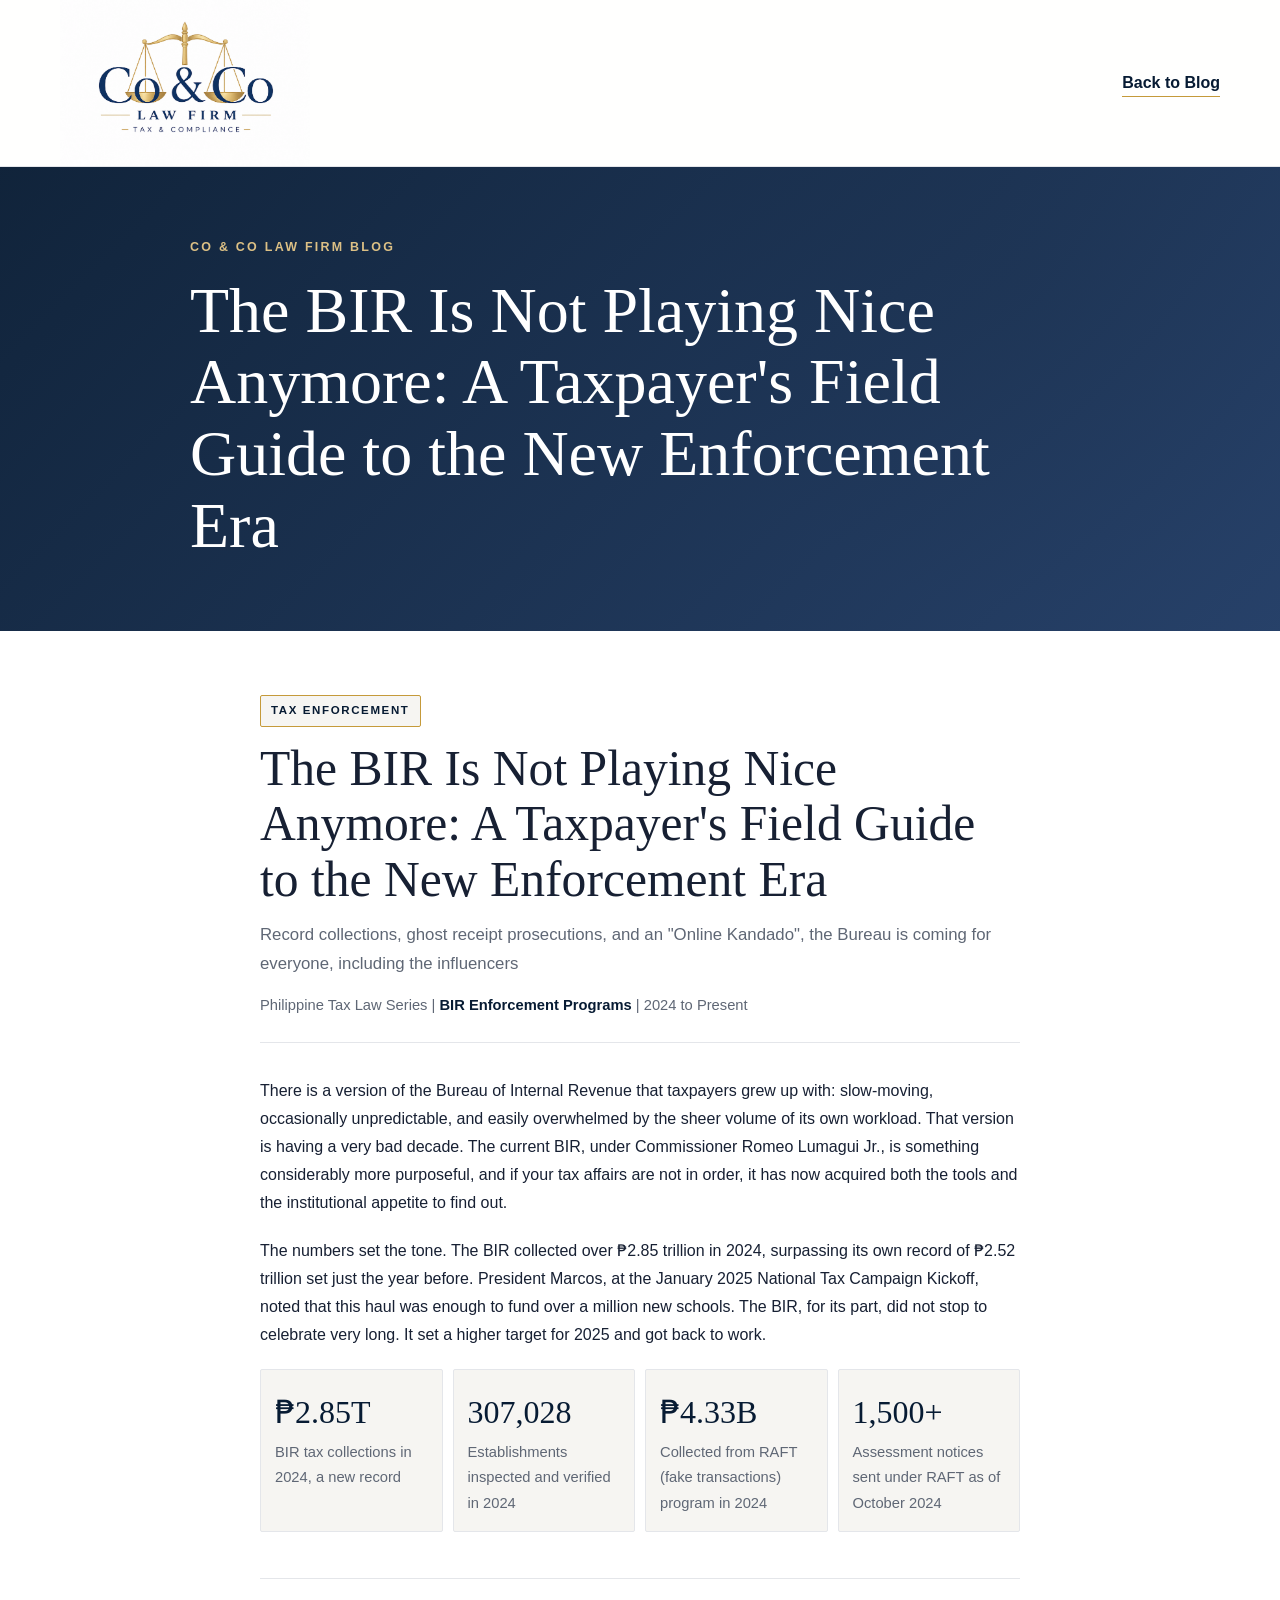
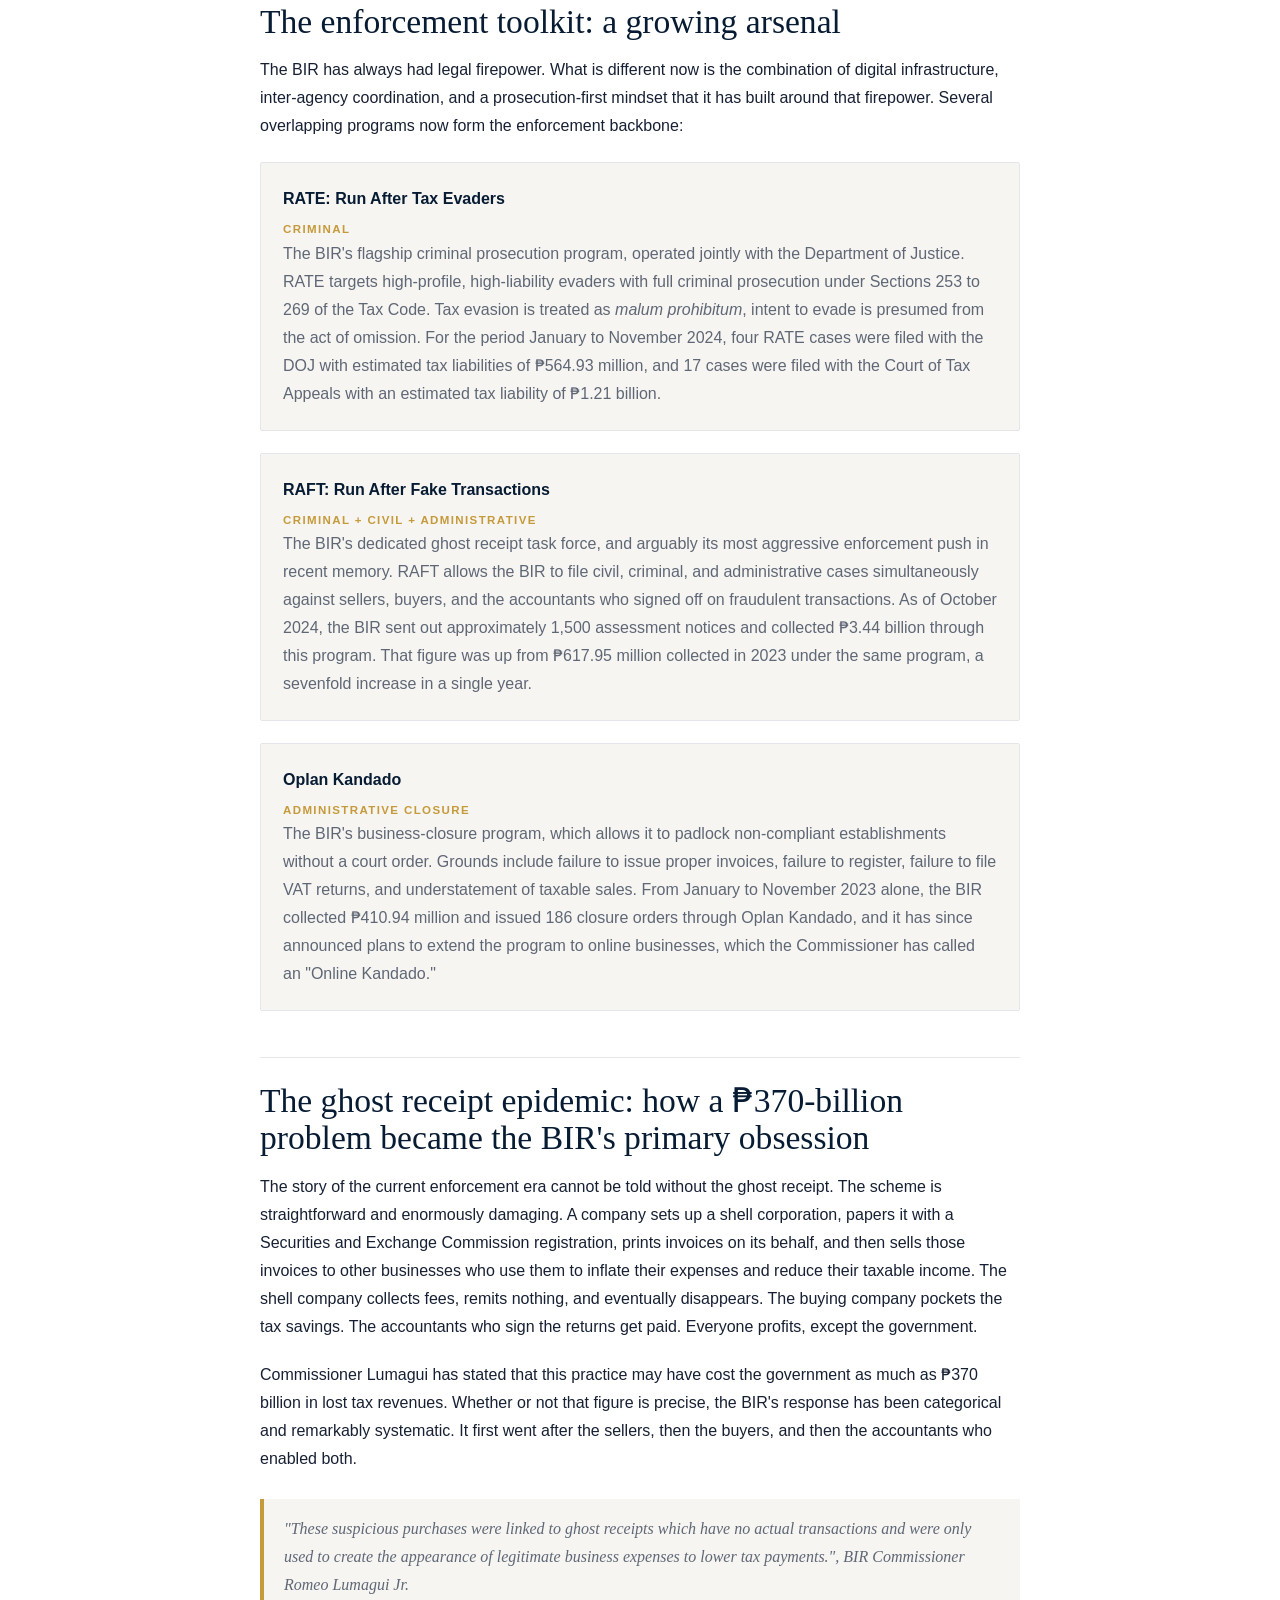
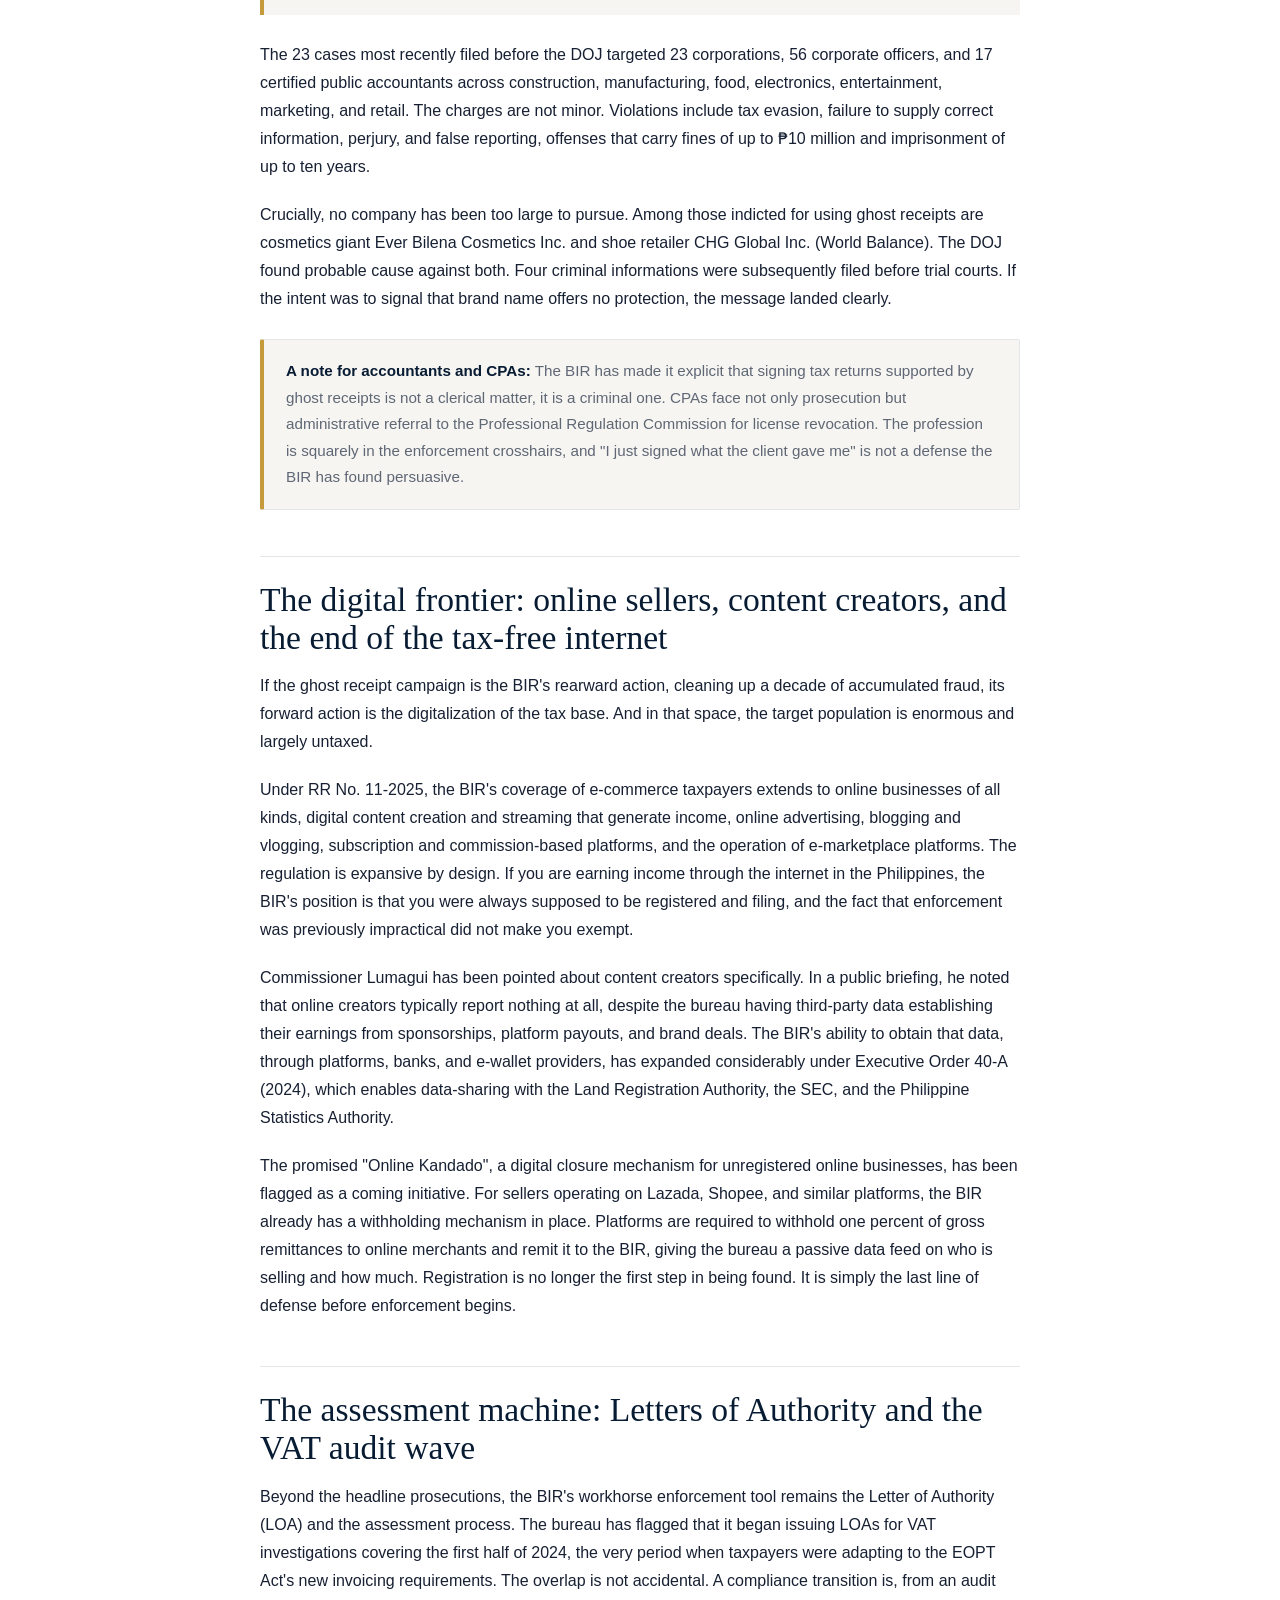
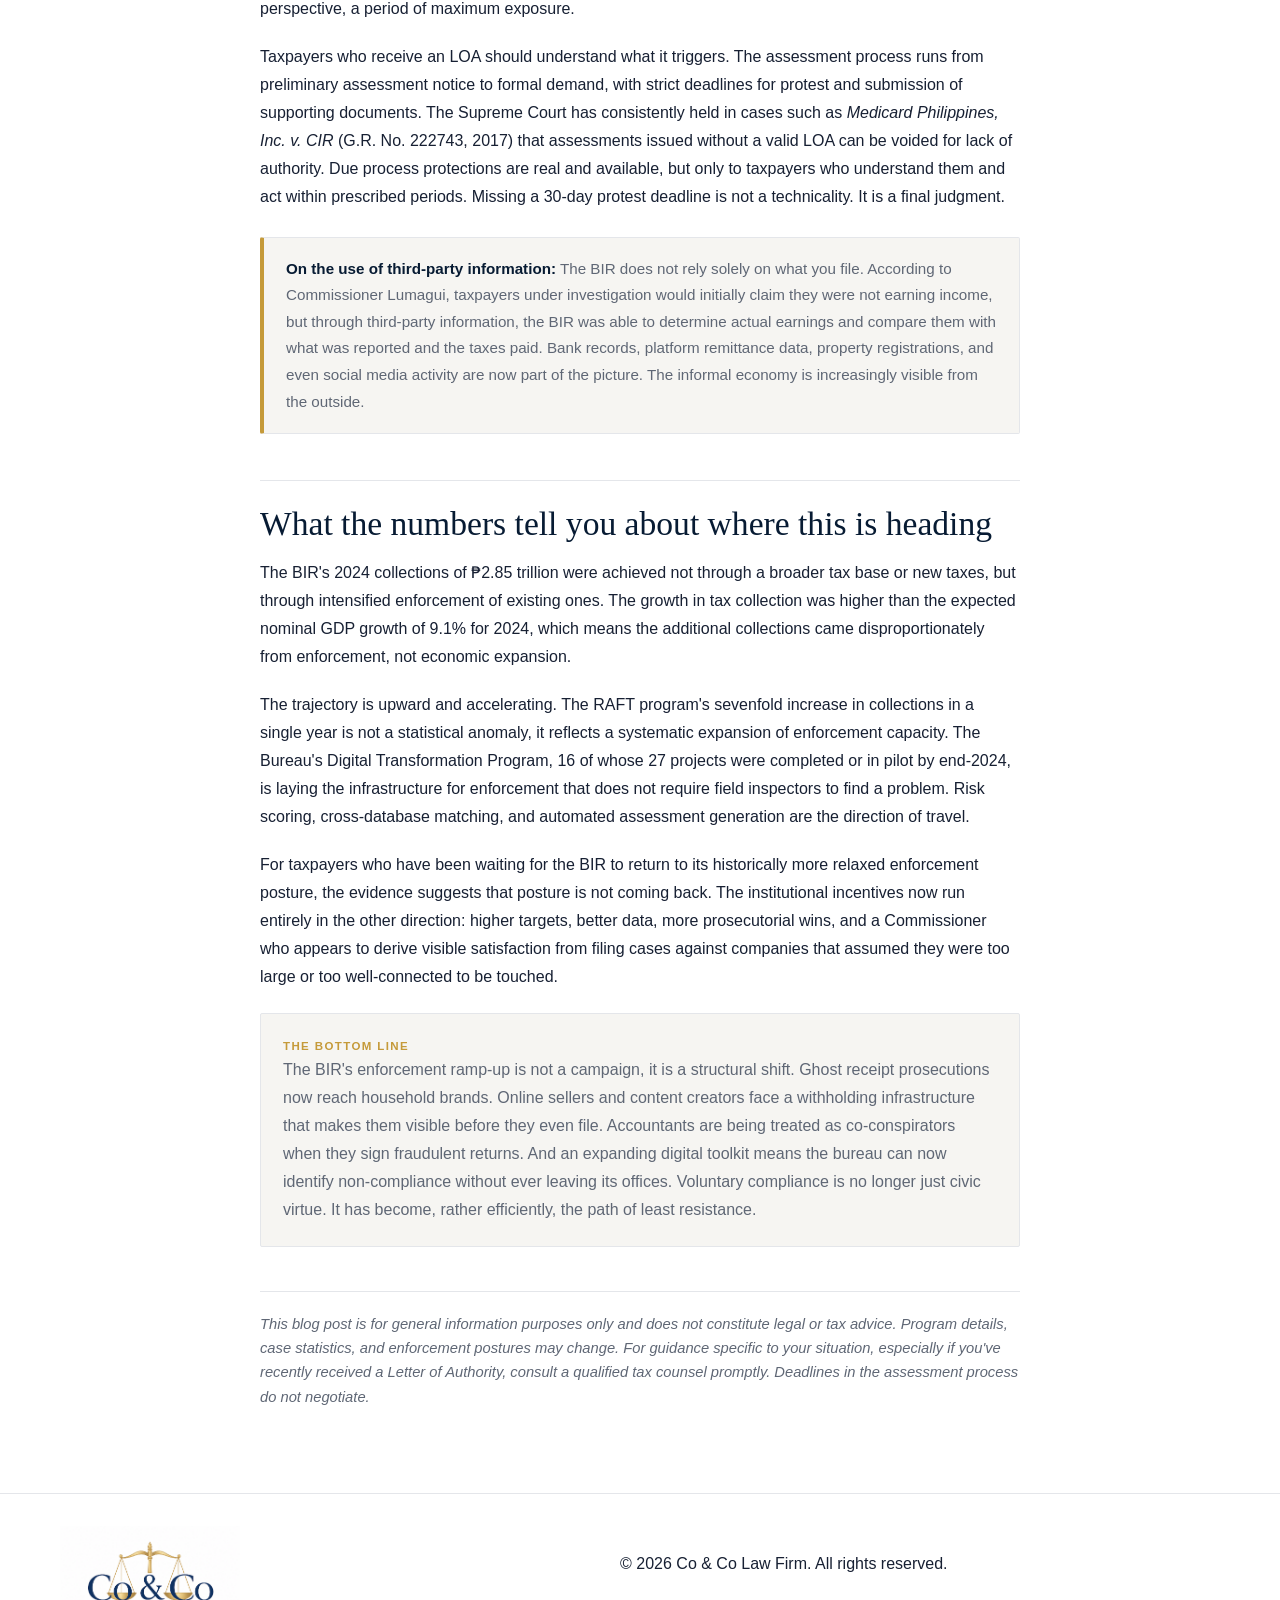
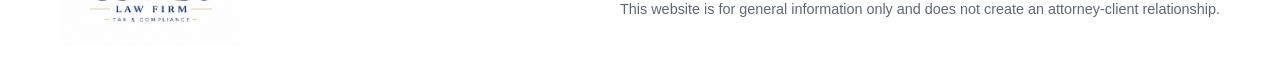
==== bir-tax-enforcement-crackdown-blog-themed.html @ 4baca883 "Add files via upload" ====
<!DOCTYPE html>
<html lang="en">
<head>
  <meta charset="UTF-8" />
  <meta name="viewport" content="width=device-width, initial-scale=1.0" />

  <title>BIR Tax Enforcement Crackdown | Co &amp; Co Law Firm</title>
  <meta name="description" content="A practical guide to the BIR&#x27;s current enforcement push, including RATE, RAFT, Oplan Kandado, ghost receipts, online sellers, and VAT audit risks." />

  <style>

    :root {
      --navy: #0a2856;
      --navy-deep: #071b33;
      --gold: #c59a3a;
      --gold-soft: #dcc085;
      --paper: #f6f5f2;
      --white: #ffffff;
      --ink: #172033;
      --muted: #5f6775;
      --line: #e4e6ea;
      --shadow: 0 14px 40px rgba(7, 27, 51, 0.08);

      --color-border-primary: #e4e6ea;
      --color-border-secondary: #e4e6ea;
      --color-border-tertiary: #e4e6ea;
      --color-border-warning: #c59a3a;
      --color-border-danger: #c59a3a;
      --color-border-info: #c59a3a;

      --color-text-primary: #172033;
      --color-text-secondary: #5f6775;
      --color-text-tertiary: #7b8493;
      --color-text-danger: #0a2856;
      --color-text-info: #0a2856;

      --color-background-secondary: #f6f5f2;
      --color-background-danger: #f6f5f2;
      --color-background-info: #f6f5f2;

      --border-radius-md: 2px;
      --border-radius-lg: 2px;
    }

    * {
      box-sizing: border-box;
    }

    html {
      scroll-behavior: smooth;
    }

    body {
      margin: 0;
      font-family: Arial, Helvetica, sans-serif;
      color: var(--ink);
      background: var(--paper);
      line-height: 1.7;
    }

    img {
      max-width: 100%;
      display: block;
    }

    a {
      color: inherit;
      text-decoration: none;
    }

    p {
      margin: 0 0 20px;
    }

    h1,
    h2,
    h3,
    .blog-title,
    .section-title {
      font-family: Georgia, "Times New Roman", serif;
      font-weight: 500;
      line-height: 1.12;
    }

    .site-header {
      background: rgba(255, 255, 255, 0.96);
      border-bottom: 1px solid var(--line);
    }

    .header-inner {
      min-height: 98px;
      display: flex;
      align-items: center;
      justify-content: space-between;
      gap: 24px;
      width: min(1160px, calc(100% - 40px));
      margin: 0 auto;
    }

    .brand-logo {
      width: 250px;
      height: auto;
    }

    .back-link {
      color: var(--navy-deep);
      font-weight: 700;
      border-bottom: 1px solid var(--gold);
    }

    .article-hero {
      background:
        linear-gradient(135deg, rgba(7, 27, 51, 0.96), rgba(10, 40, 86, 0.88)),
        radial-gradient(circle at 80% 25%, rgba(197, 154, 58, 0.18), transparent 30%);
      color: var(--white);
      padding: 70px 0;
    }

    .article-hero-inner {
      width: min(900px, calc(100% - 40px));
      margin: 0 auto;
    }

    .article-hero .eyebrow {
      color: var(--gold-soft);
      font-size: 0.78rem;
      letter-spacing: 0.18em;
      text-transform: uppercase;
      font-weight: 700;
      margin-bottom: 16px;
    }

    .article-hero h1 {
      max-width: 900px;
      margin: 0;
      font-size: clamp(2.2rem, 5vw, 4.2rem);
    }

    .article-shell {
      width: min(900px, calc(100% - 40px));
      margin: 0 auto;
      padding: 64px 0 84px;
      background: var(--white);
    }

    main {
      background: var(--white);
    }

    .blog-wrap {
      max-width: 760px;
      padding: 0;
      margin: 0 auto;
      font-family: Arial, Helvetica, sans-serif;
    }

    .blog-header {
      border-bottom: 1px solid var(--line);
      padding-bottom: 24px;
      margin-bottom: 34px;
    }

    .blog-tag {
      display: inline-block;
      margin-bottom: 14px;
      padding: 5px 10px;
      border: 1px solid var(--gold);
      background: var(--paper);
      color: var(--navy-deep);
      font-size: 0.72rem;
      letter-spacing: 0.14em;
      text-transform: uppercase;
      font-weight: 700;
      border-radius: 2px;
    }

    .blog-title {
      margin: 0 0 14px;
      color: var(--ink);
      font-size: clamp(2rem, 4vw, 3.1rem);
    }

    .blog-subtitle {
      margin: 0 0 14px;
      color: var(--muted);
      font-size: 1.05rem;
      font-style: normal;
      font-family: Arial, Helvetica, sans-serif;
    }

    .byline {
      color: var(--muted);
      font-size: 0.92rem;
    }

    .byline span {
      color: var(--navy-deep);
      font-weight: 700;
    }

    .blog-body {
      color: var(--ink);
      font-size: 1rem;
      line-height: 1.75;
    }

    .blog-body p {
      margin-bottom: 20px;
    }

    .section-title {
      margin: 46px 0 16px;
      padding-top: 24px;
      border-top: 1px solid var(--line);
      color: var(--navy-deep);
      font-size: clamp(1.55rem, 3vw, 2.1rem);
    }

    .callout,
    .verdict,
    .case-card,
    .program-card,
    .stat-card,
    .req-item,
    .service-pill {
      background: var(--paper);
      border: 1px solid var(--line);
      border-radius: 2px;
      box-shadow: none;
    }

    .callout {
      border-left: 4px solid var(--gold);
      padding: 18px 22px;
      margin: 26px 0;
      color: var(--muted);
      font-size: 0.95rem;
    }

    .callout strong {
      color: var(--navy-deep);
    }

    .services-grid,
    .requirements-grid,
    .stat-row {
      display: grid;
      grid-template-columns: repeat(auto-fit, minmax(160px, 1fr));
      gap: 10px;
      margin: 20px 0 28px;
    }

    .service-pill,
    .req-item,
    .stat-card {
      padding: 14px;
      color: var(--muted);
      font-size: 0.92rem;
    }

    .req-label,
    .verdict-label,
    .program-tag {
      color: var(--gold);
      font-size: 0.72rem;
      letter-spacing: 0.12em;
      text-transform: uppercase;
      font-weight: 700;
    }

    .case-card,
    .program-card,
    .verdict {
      padding: 22px;
      margin: 22px 0;
    }

    .case-title,
    .program-name {
      color: var(--navy-deep);
      font-weight: 700;
      margin-bottom: 6px;
    }

    .case-gr,
    .case-body,
    .program-body,
    .verdict-text,
    .stat-label {
      color: var(--muted);
    }

    .stat-num {
      font-family: Georgia, "Times New Roman", serif;
      color: var(--navy-deep);
      font-size: 2rem;
    }

    .inline-quote {
      border-left: 4px solid var(--gold);
      margin: 26px 0;
      padding: 16px 20px;
      color: var(--muted);
      background: var(--paper);
      font-style: italic;
      font-family: Georgia, "Times New Roman", serif;
    }

    .stamp {
      display: inline-block;
      border: 1px solid var(--gold);
      color: var(--navy-deep);
      background: var(--paper);
      border-radius: 2px;
      padding: 2px 7px;
      font-size: 0.78rem;
      font-weight: 700;
      letter-spacing: 0.06em;
      text-transform: uppercase;
      transform: none;
    }

    .footnote {
      margin-top: 44px;
      padding-top: 20px;
      border-top: 1px solid var(--line);
      color: var(--muted);
      font-size: 0.92rem;
      font-style: italic;
      line-height: 1.65;
    }

    .site-footer {
      padding: 32px 0;
      background: var(--white);
      border-top: 1px solid var(--line);
    }

    .footer-inner {
      width: min(1160px, calc(100% - 40px));
      margin: 0 auto;
      display: flex;
      align-items: center;
      justify-content: space-between;
      gap: 28px;
    }

    .footer-logo {
      width: 180px;
      height: auto;
    }

    .footer-note {
      color: var(--muted);
      font-size: 0.9rem;
      margin: 6px 0 0;
    }

    @media (max-width: 700px) {
      .header-inner,
      .footer-inner {
        flex-direction: column;
        align-items: flex-start;
        padding: 22px 0;
      }

      .brand-logo {
        width: 190px;
      }

      .article-hero {
        padding: 56px 0;
      }
    }

  </style>
</head>

<body>
  <header class="site-header">
    <div class="header-inner">
      <a href="index.html" aria-label="Co & Co Law Firm home">
        <img src="assets/logo.png" alt="Co & Co Law Firm logo" class="brand-logo" />
      </a>

      <a href="index.html#blog" class="back-link">Back to Blog</a>
    </div>
  </header>

  <section class="article-hero">
    <div class="article-hero-inner">
      <p class="eyebrow">Co & Co Law Firm Blog</p>
      <h1>The BIR Is Not Playing Nice Anymore: A Taxpayer&#x27;s Field Guide to the New Enforcement Era</h1>
    </div>
  </section>

  <main>
    <div class="article-shell">
      <div class="blog-wrap">
  <div class="blog-header">
    <div class="blog-tag">Tax Enforcement</div>
    <h1 class="blog-title">The BIR Is Not Playing Nice Anymore: A Taxpayer's Field Guide to the New Enforcement Era</h1>
    <p class="blog-subtitle">Record collections, ghost receipt prosecutions, and an "Online Kandado", the Bureau is coming for everyone, including the influencers</p>
    <div class="byline">Philippine Tax Law Series  |  <span>BIR Enforcement Programs</span>  |  2024 to Present</div>
  </div>

  <div class="blog-body">
    <p>There is a version of the Bureau of Internal Revenue that taxpayers grew up with: slow-moving, occasionally unpredictable, and easily overwhelmed by the sheer volume of its own workload. That version is having a very bad decade. The current BIR, under Commissioner Romeo Lumagui Jr., is something considerably more purposeful, and if your tax affairs are not in order, it has now acquired both the tools and the institutional appetite to find out.</p>

    <p>The numbers set the tone. The BIR collected over ₱2.85 trillion in 2024, surpassing its own record of ₱2.52 trillion set just the year before. President Marcos, at the January 2025 National Tax Campaign Kickoff, noted that this haul was enough to fund over a million new schools. The BIR, for its part, did not stop to celebrate very long. It set a higher target for 2025 and got back to work.</p>

    <div class="stat-row">
      <div class="stat-card">
        <div class="stat-num">₱2.85T</div>
        <div class="stat-label">BIR tax collections in 2024, a new record</div>
      </div>
      <div class="stat-card">
        <div class="stat-num">307,028</div>
        <div class="stat-label">Establishments inspected and verified in 2024</div>
      </div>
      <div class="stat-card">
        <div class="stat-num">₱4.33B</div>
        <div class="stat-label">Collected from RAFT (fake transactions) program in 2024</div>
      </div>
      <div class="stat-card">
        <div class="stat-num">1,500+</div>
        <div class="stat-label">Assessment notices sent under RAFT as of October 2024</div>
      </div>
    </div>

    <div class="section-title">The enforcement toolkit: a growing arsenal</div>
    <p>The BIR has always had legal firepower. What is different now is the combination of digital infrastructure, inter-agency coordination, and a prosecution-first mindset that it has built around that firepower. Several overlapping programs now form the enforcement backbone:</p>

    <div class="program-card">
      <div class="program-name">RATE: Run After Tax Evaders</div>
      <div class="program-tag">Criminal</div>
      <div class="program-body">The BIR's flagship criminal prosecution program, operated jointly with the Department of Justice. RATE targets high-profile, high-liability evaders with full criminal prosecution under Sections 253 to 269 of the Tax Code. Tax evasion is treated as <em>malum prohibitum</em>, intent to evade is presumed from the act of omission. For the period January to November 2024, four RATE cases were filed with the DOJ with estimated tax liabilities of ₱564.93 million, and 17 cases were filed with the Court of Tax Appeals with an estimated tax liability of ₱1.21 billion.</div>
    </div>

    <div class="program-card">
      <div class="program-name">RAFT: Run After Fake Transactions</div>
      <div class="program-tag">Criminal + Civil + Administrative</div>
      <div class="program-body">The BIR's dedicated ghost receipt task force, and arguably its most aggressive enforcement push in recent memory. RAFT allows the BIR to file civil, criminal, and administrative cases simultaneously against sellers, buyers, and the accountants who signed off on fraudulent transactions. As of October 2024, the BIR sent out approximately 1,500 assessment notices and collected ₱3.44 billion through this program. That figure was up from ₱617.95 million collected in 2023 under the same program, a sevenfold increase in a single year.</div>
    </div>

    <div class="program-card">
      <div class="program-name">Oplan Kandado</div>
      <div class="program-tag">Administrative Closure</div>
      <div class="program-body">The BIR's business-closure program, which allows it to padlock non-compliant establishments without a court order. Grounds include failure to issue proper invoices, failure to register, failure to file VAT returns, and understatement of taxable sales. From January to November 2023 alone, the BIR collected ₱410.94 million and issued 186 closure orders through Oplan Kandado, and it has since announced plans to extend the program to online businesses, which the Commissioner has called an "Online Kandado."</div>
    </div>

    <div class="section-title">The ghost receipt epidemic: how a ₱370-billion problem became the BIR's primary obsession</div>
    <p>The story of the current enforcement era cannot be told without the ghost receipt. The scheme is straightforward and enormously damaging. A company sets up a shell corporation, papers it with a Securities and Exchange Commission registration, prints invoices on its behalf, and then sells those invoices to other businesses who use them to inflate their expenses and reduce their taxable income. The shell company collects fees, remits nothing, and eventually disappears. The buying company pockets the tax savings. The accountants who sign the returns get paid. Everyone profits, except the government.</p>

    <p>Commissioner Lumagui has stated that this practice may have cost the government as much as ₱370 billion in lost tax revenues. Whether or not that figure is precise, the BIR's response has been categorical and remarkably systematic. It first went after the sellers, then the buyers, and then the accountants who enabled both.</p>

    <div class="inline-quote">"These suspicious purchases were linked to ghost receipts which have no actual transactions and were only used to create the appearance of legitimate business expenses to lower tax payments.", BIR Commissioner Romeo Lumagui Jr.</div>

    <p>The 23 cases most recently filed before the DOJ targeted 23 corporations, 56 corporate officers, and 17 certified public accountants across construction, manufacturing, food, electronics, entertainment, marketing, and retail. The charges are not minor. Violations include tax evasion, failure to supply correct information, perjury, and false reporting, offenses that carry fines of up to ₱10 million and imprisonment of up to ten years.</p>

    <p>Crucially, no company has been too large to pursue. Among those indicted for using ghost receipts are cosmetics giant Ever Bilena Cosmetics Inc. and shoe retailer CHG Global Inc. (World Balance). The DOJ found probable cause against both. Four criminal informations were subsequently filed before trial courts. If the intent was to signal that brand name offers no protection, the message landed clearly.</p>

    <div class="callout"><strong>A note for accountants and CPAs:</strong> The BIR has made it explicit that signing tax returns supported by ghost receipts is not a clerical matter, it is a criminal one. CPAs face not only prosecution but administrative referral to the Professional Regulation Commission for license revocation. The profession is squarely in the enforcement crosshairs, and "I just signed what the client gave me" is not a defense the BIR has found persuasive.</div>

    <div class="section-title">The digital frontier: online sellers, content creators, and the end of the tax-free internet</div>
    <p>If the ghost receipt campaign is the BIR's rearward action, cleaning up a decade of accumulated fraud, its forward action is the digitalization of the tax base. And in that space, the target population is enormous and largely untaxed.</p>

    <p>Under RR No. 11-2025, the BIR's coverage of e-commerce taxpayers extends to online businesses of all kinds, digital content creation and streaming that generate income, online advertising, blogging and vlogging, subscription and commission-based platforms, and the operation of e-marketplace platforms. The regulation is expansive by design. If you are earning income through the internet in the Philippines, the BIR's position is that you were always supposed to be registered and filing, and the fact that enforcement was previously impractical did not make you exempt.</p>

    <p>Commissioner Lumagui has been pointed about content creators specifically. In a public briefing, he noted that online creators typically report nothing at all, despite the bureau having third-party data establishing their earnings from sponsorships, platform payouts, and brand deals. The BIR's ability to obtain that data, through platforms, banks, and e-wallet providers, has expanded considerably under Executive Order 40-A (2024), which enables data-sharing with the Land Registration Authority, the SEC, and the Philippine Statistics Authority.</p>

    <p>The promised "Online Kandado", a digital closure mechanism for unregistered online businesses, has been flagged as a coming initiative. For sellers operating on Lazada, Shopee, and similar platforms, the BIR already has a withholding mechanism in place. Platforms are required to withhold one percent of gross remittances to online merchants and remit it to the BIR, giving the bureau a passive data feed on who is selling and how much. Registration is no longer the first step in being found. It is simply the last line of defense before enforcement begins.</p>

    <div class="section-title">The assessment machine: Letters of Authority and the VAT audit wave</div>
    <p>Beyond the headline prosecutions, the BIR's workhorse enforcement tool remains the Letter of Authority (LOA) and the assessment process. The bureau has flagged that it began issuing LOAs for VAT investigations covering the first half of 2024, the very period when taxpayers were adapting to the EOPT Act's new invoicing requirements. The overlap is not accidental. A compliance transition is, from an audit perspective, a period of maximum exposure.</p>

    <p>Taxpayers who receive an LOA should understand what it triggers. The assessment process runs from preliminary assessment notice to formal demand, with strict deadlines for protest and submission of supporting documents. The Supreme Court has consistently held in cases such as <em>Medicard Philippines, Inc. v. CIR</em> (G.R. No. 222743, 2017) that assessments issued without a valid LOA can be voided for lack of authority. Due process protections are real and available, but only to taxpayers who understand them and act within prescribed periods. Missing a 30-day protest deadline is not a technicality. It is a final judgment.</p>

    <div class="callout"><strong>On the use of third-party information:</strong> The BIR does not rely solely on what you file. According to Commissioner Lumagui, taxpayers under investigation would initially claim they were not earning income, but through third-party information, the BIR was able to determine actual earnings and compare them with what was reported and the taxes paid. Bank records, platform remittance data, property registrations, and even social media activity are now part of the picture. The informal economy is increasingly visible from the outside.</div>

    <div class="section-title">What the numbers tell you about where this is heading</div>
    <p>The BIR's 2024 collections of ₱2.85 trillion were achieved not through a broader tax base or new taxes, but through intensified enforcement of existing ones. The growth in tax collection was higher than the expected nominal GDP growth of 9.1% for 2024, which means the additional collections came disproportionately from enforcement, not economic expansion.</p>

    <p>The trajectory is upward and accelerating. The RAFT program's sevenfold increase in collections in a single year is not a statistical anomaly, it reflects a systematic expansion of enforcement capacity. The Bureau's Digital Transformation Program, 16 of whose 27 projects were completed or in pilot by end-2024, is laying the infrastructure for enforcement that does not require field inspectors to find a problem. Risk scoring, cross-database matching, and automated assessment generation are the direction of travel.</p>

    <p>For taxpayers who have been waiting for the BIR to return to its historically more relaxed enforcement posture, the evidence suggests that posture is not coming back. The institutional incentives now run entirely in the other direction: higher targets, better data, more prosecutorial wins, and a Commissioner who appears to derive visible satisfaction from filing cases against companies that assumed they were too large or too well-connected to be touched.</p>

    <div class="verdict">
      <div class="verdict-label">The bottom line</div>
      <div class="verdict-text">The BIR's enforcement ramp-up is not a campaign, it is a structural shift. Ghost receipt prosecutions now reach household brands. Online sellers and content creators face a withholding infrastructure that makes them visible before they even file. Accountants are being treated as co-conspirators when they sign fraudulent returns. And an expanding digital toolkit means the bureau can now identify non-compliance without ever leaving its offices. Voluntary compliance is no longer just civic virtue. It has become, rather efficiently, the path of least resistance.</div>
    </div>
  </div>

  <div class="footnote">This blog post is for general information purposes only and does not constitute legal or tax advice. Program details, case statistics, and enforcement postures may change. For guidance specific to your situation, especially if you've recently received a Letter of Authority, consult a qualified tax counsel promptly. Deadlines in the assessment process do not negotiate.</div>
</div>
    </div>
  </main>

  <footer class="site-footer">
    <div class="footer-inner">
      <img src="assets/logo.png" alt="Co & Co Law Firm logo" class="footer-logo" />
      <div>
        <p>© <span id="year"></span> Co & Co Law Firm. All rights reserved.</p>
        <p class="footer-note">This website is for general information only and does not create an attorney-client relationship.</p>
      </div>
    </div>
  </footer>

  <script>
    const yearEl = document.getElementById("year");
    if (yearEl) {
      yearEl.textContent = new Date().getFullYear();
    }
  </script>
</body>
</html>
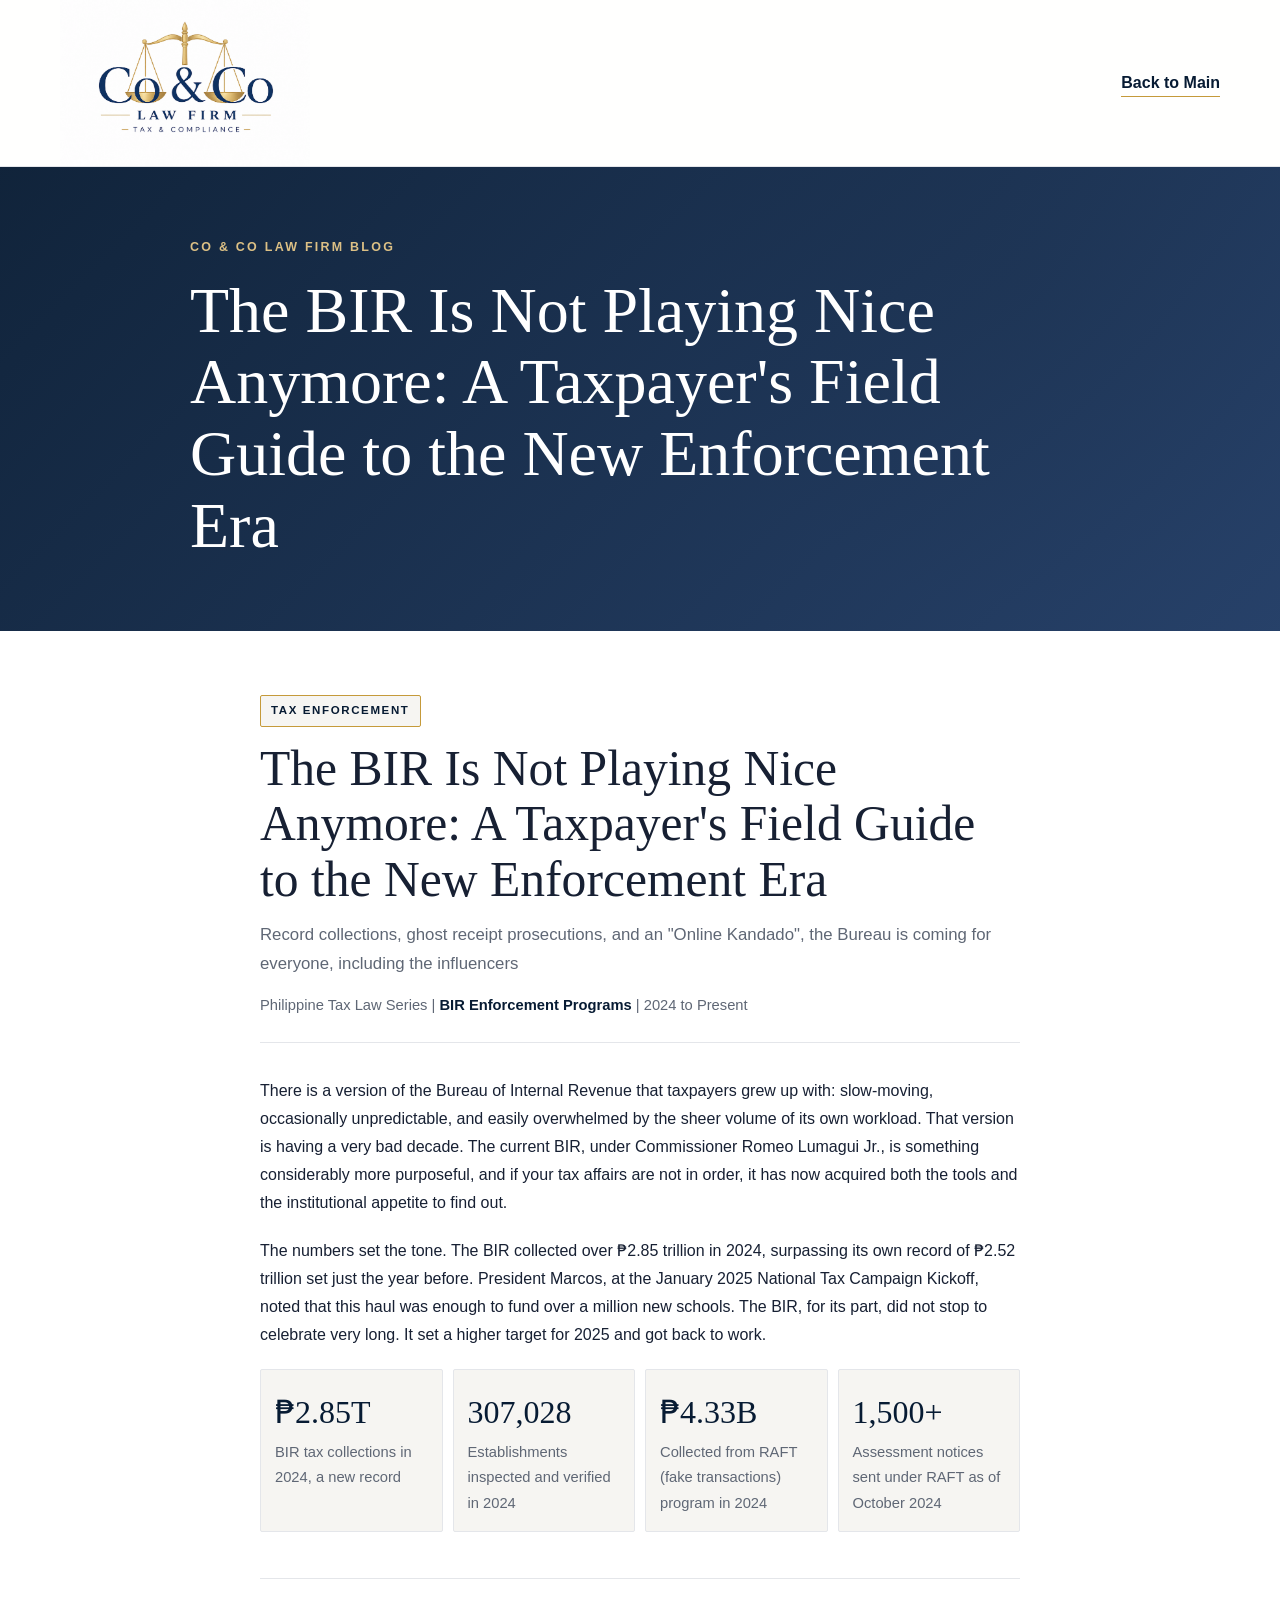
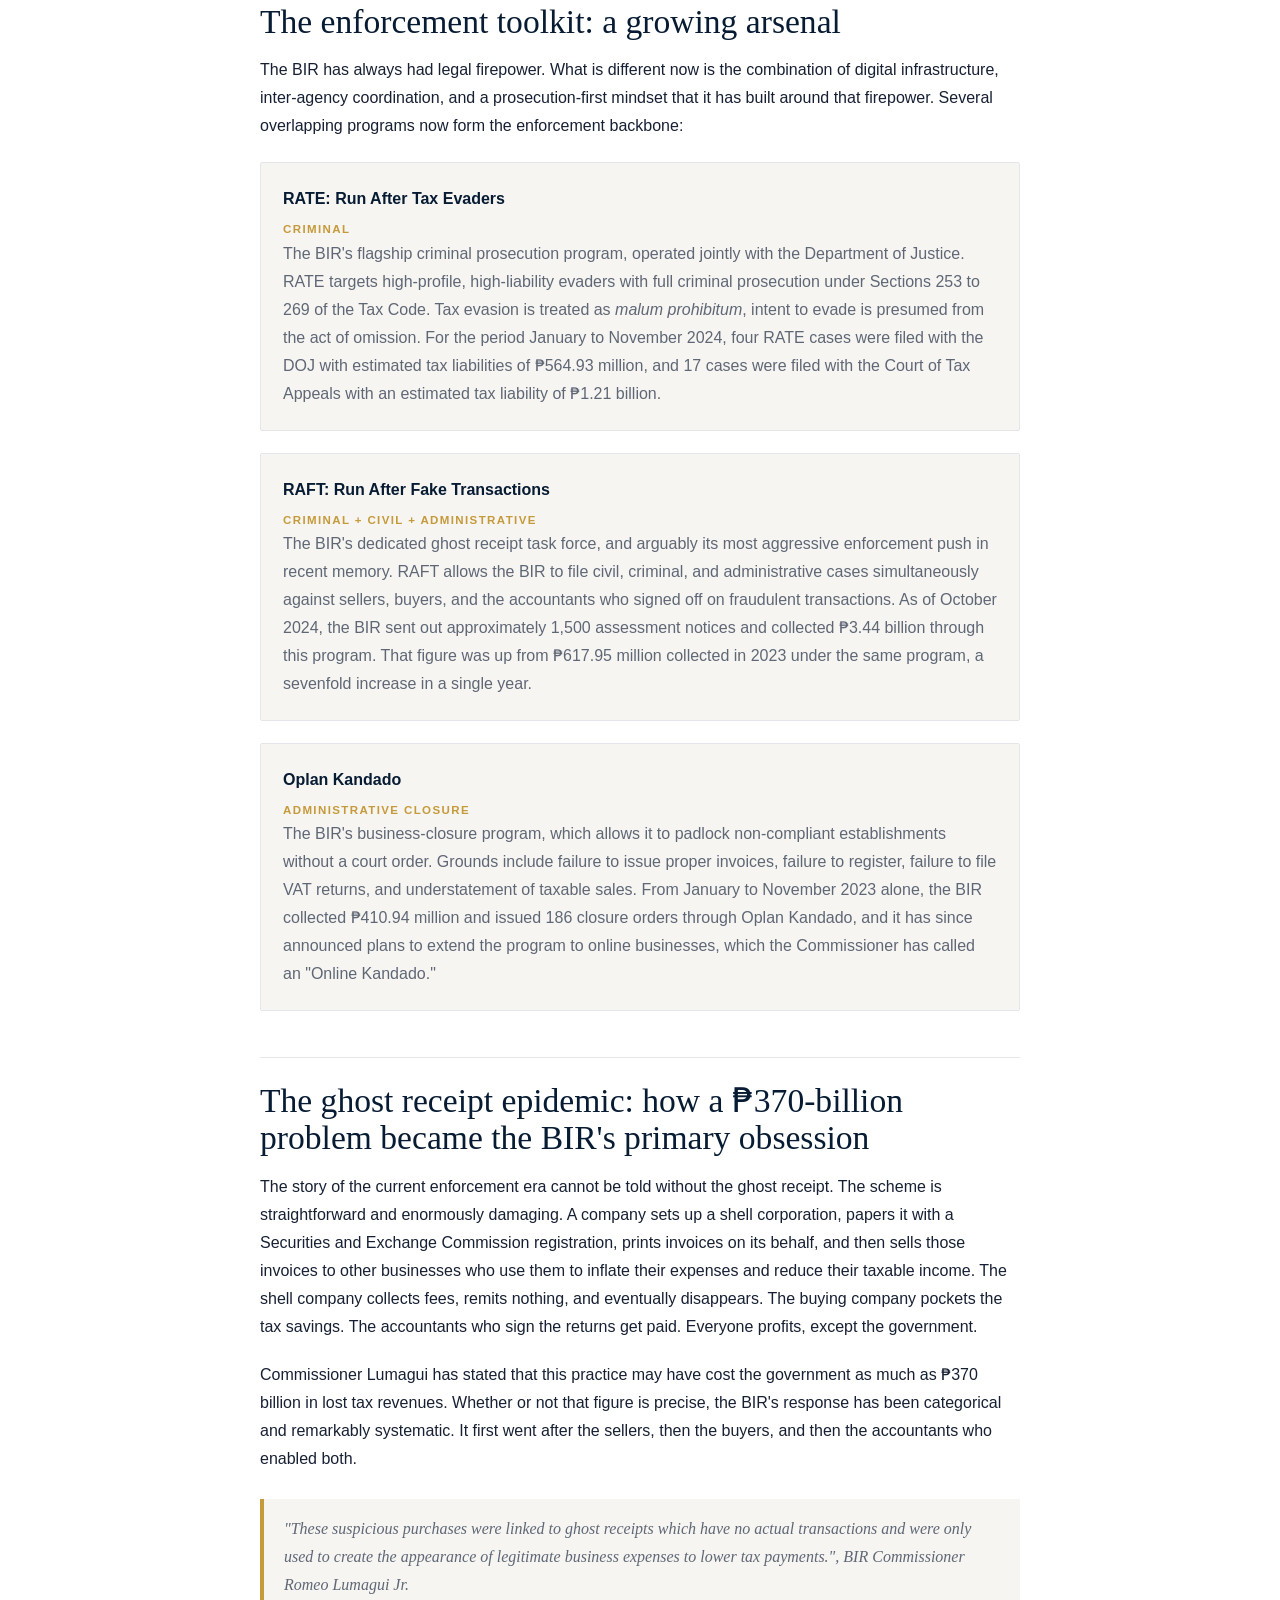
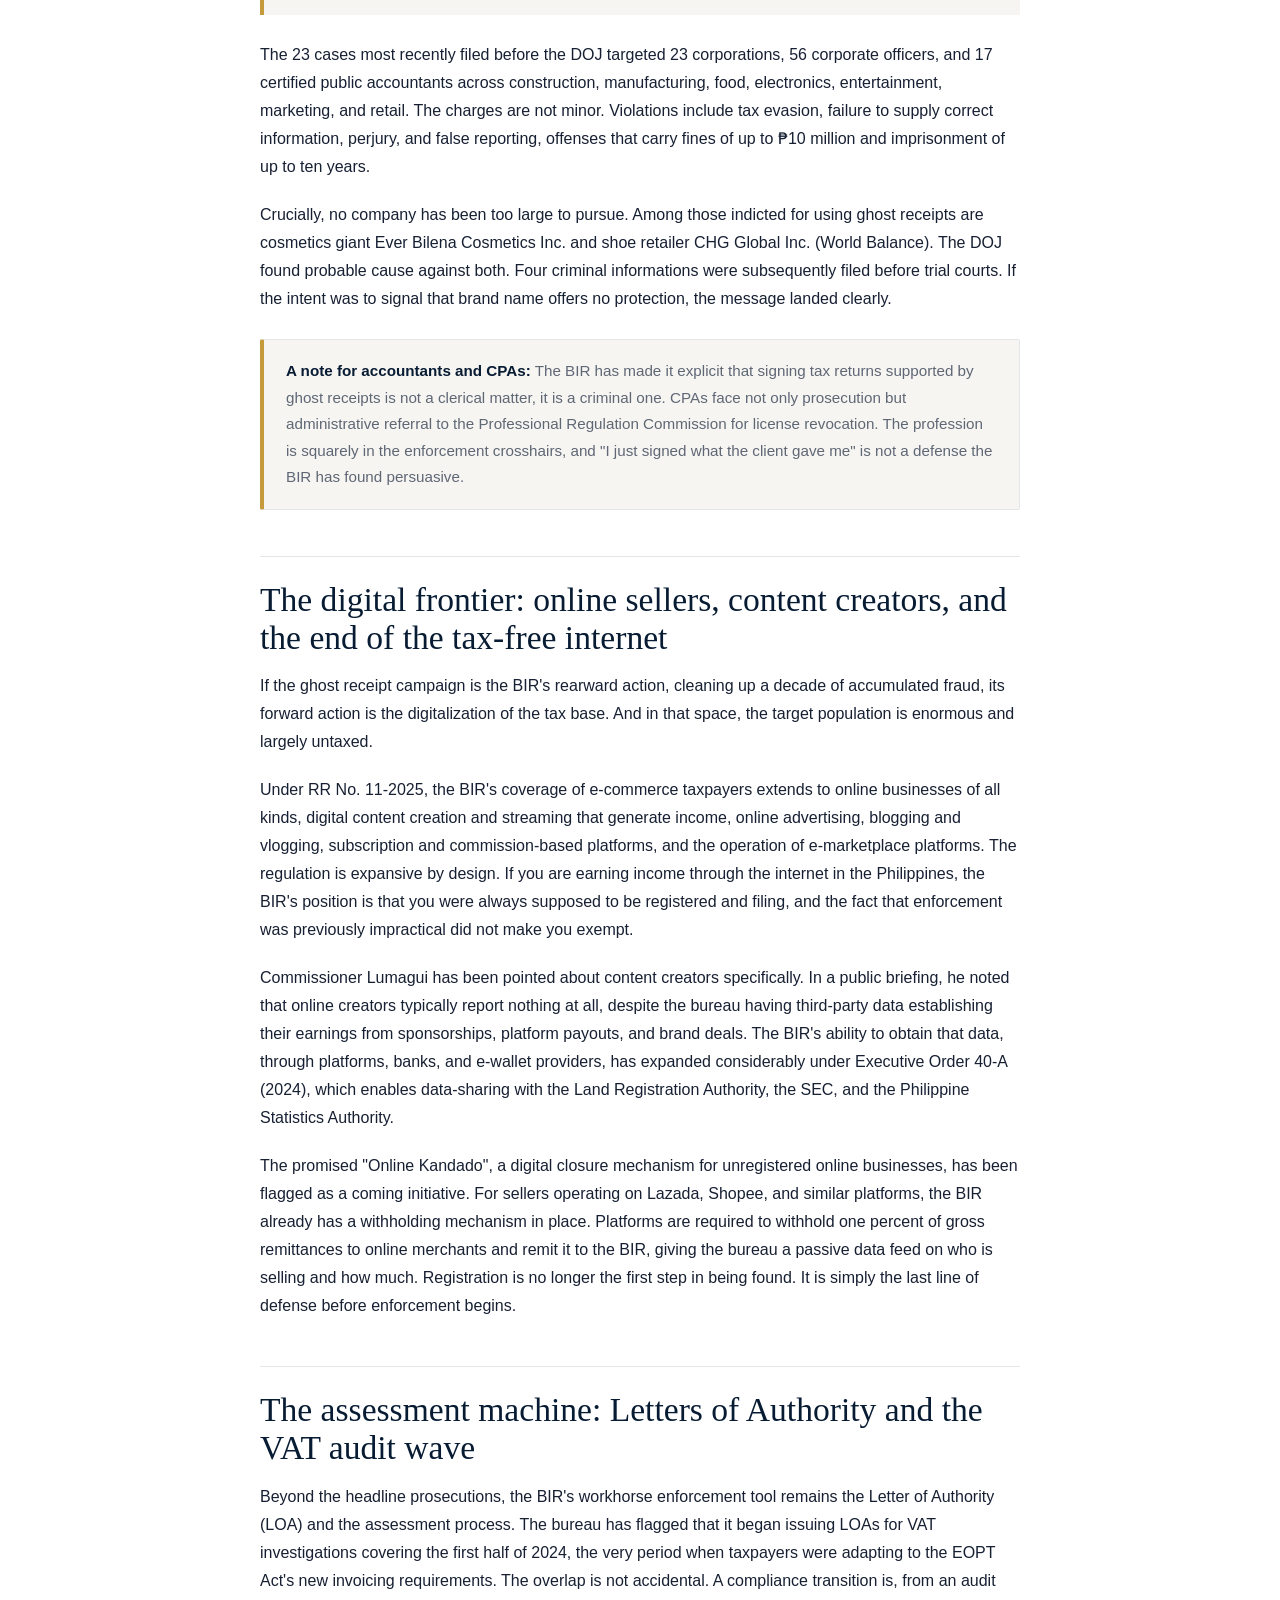
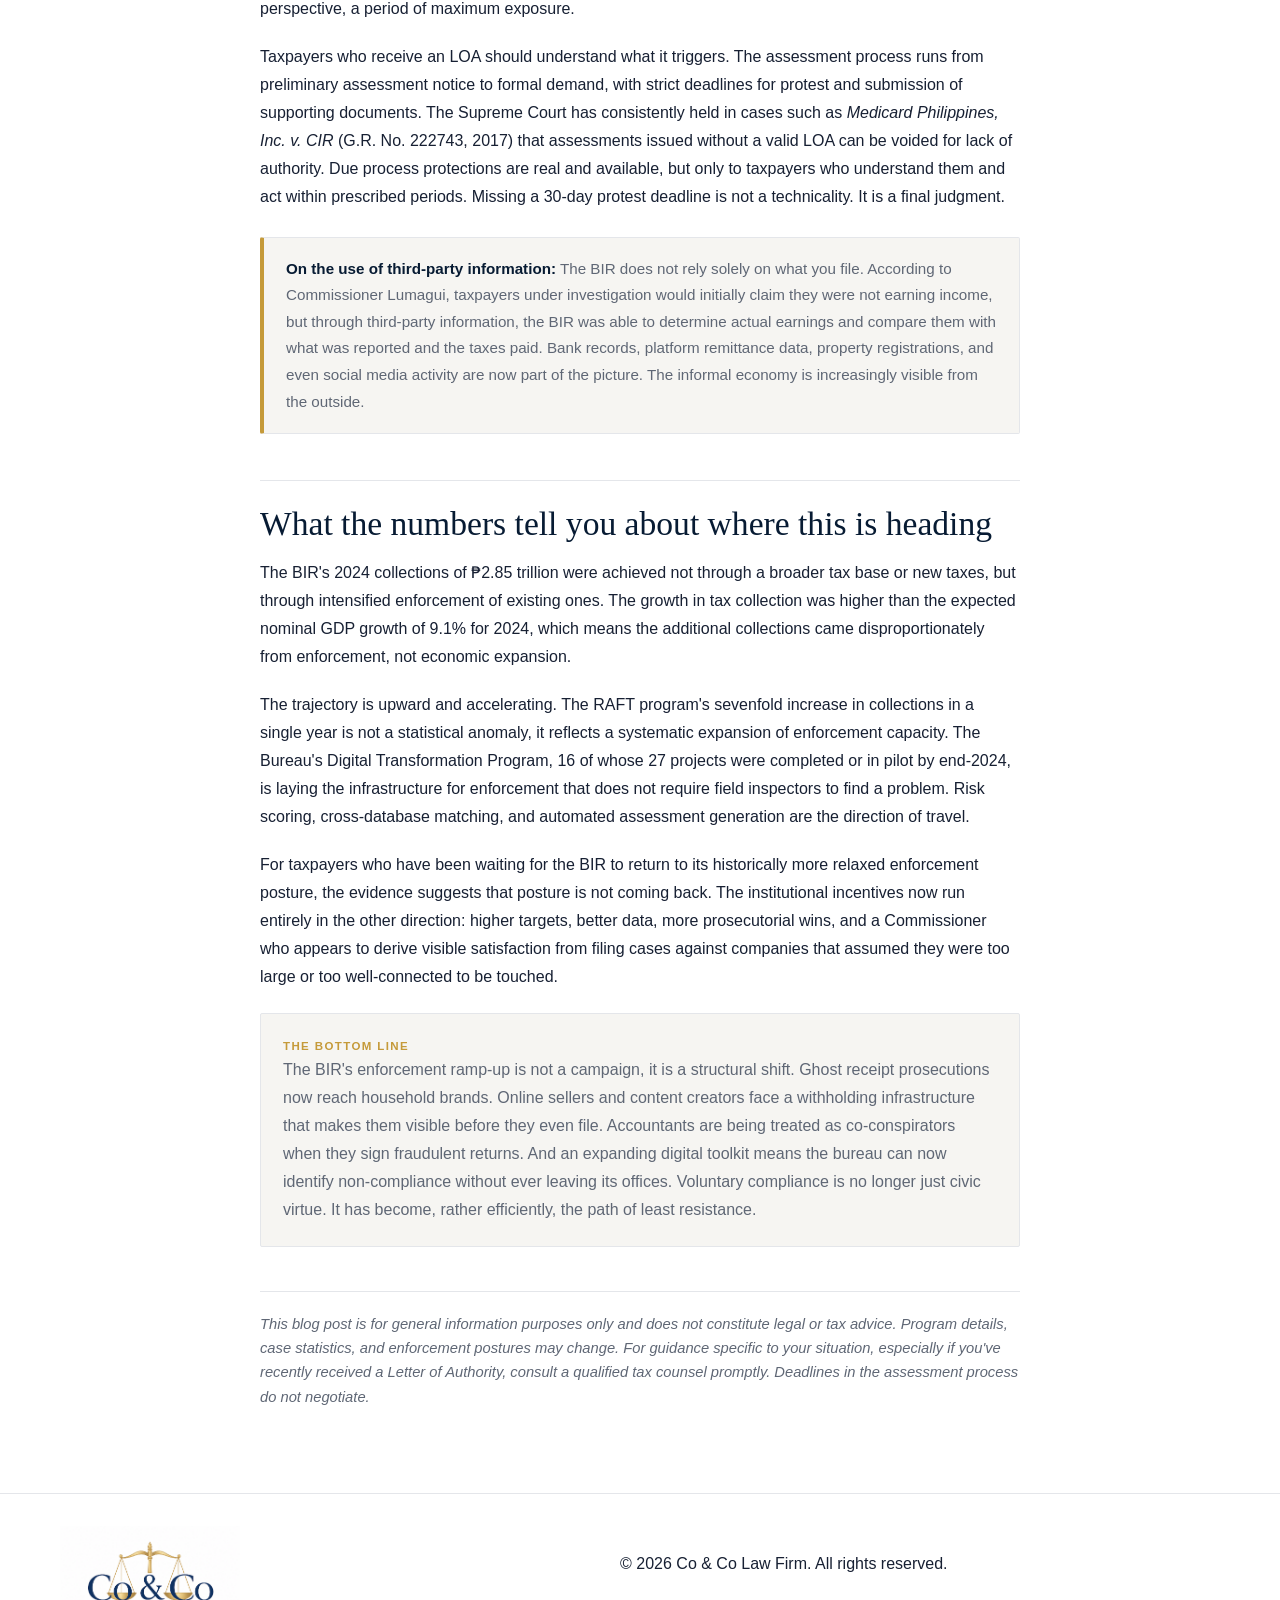
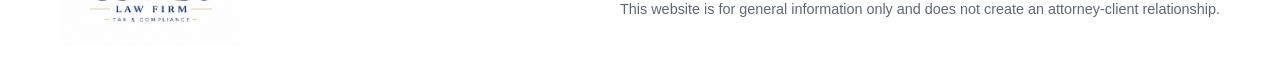
==== commit a5c71ce3: "Update bir-tax-enforcement-crackdown-blog-themed.html" ====
--- a/bir-tax-enforcement-crackdown-blog-themed.html
+++ b/bir-tax-enforcement-crackdown-blog-themed.html
@@ -383,7 +383,7 @@
         <img src="assets/logo.png" alt="Co & Co Law Firm logo" class="brand-logo" />
       </a>
 
-      <a href="index.html#blog" class="back-link">Back to Blog</a>
+      <a href="index.html#blog" class="back-link">Back to Main</a>
     </div>
   </header>
 
